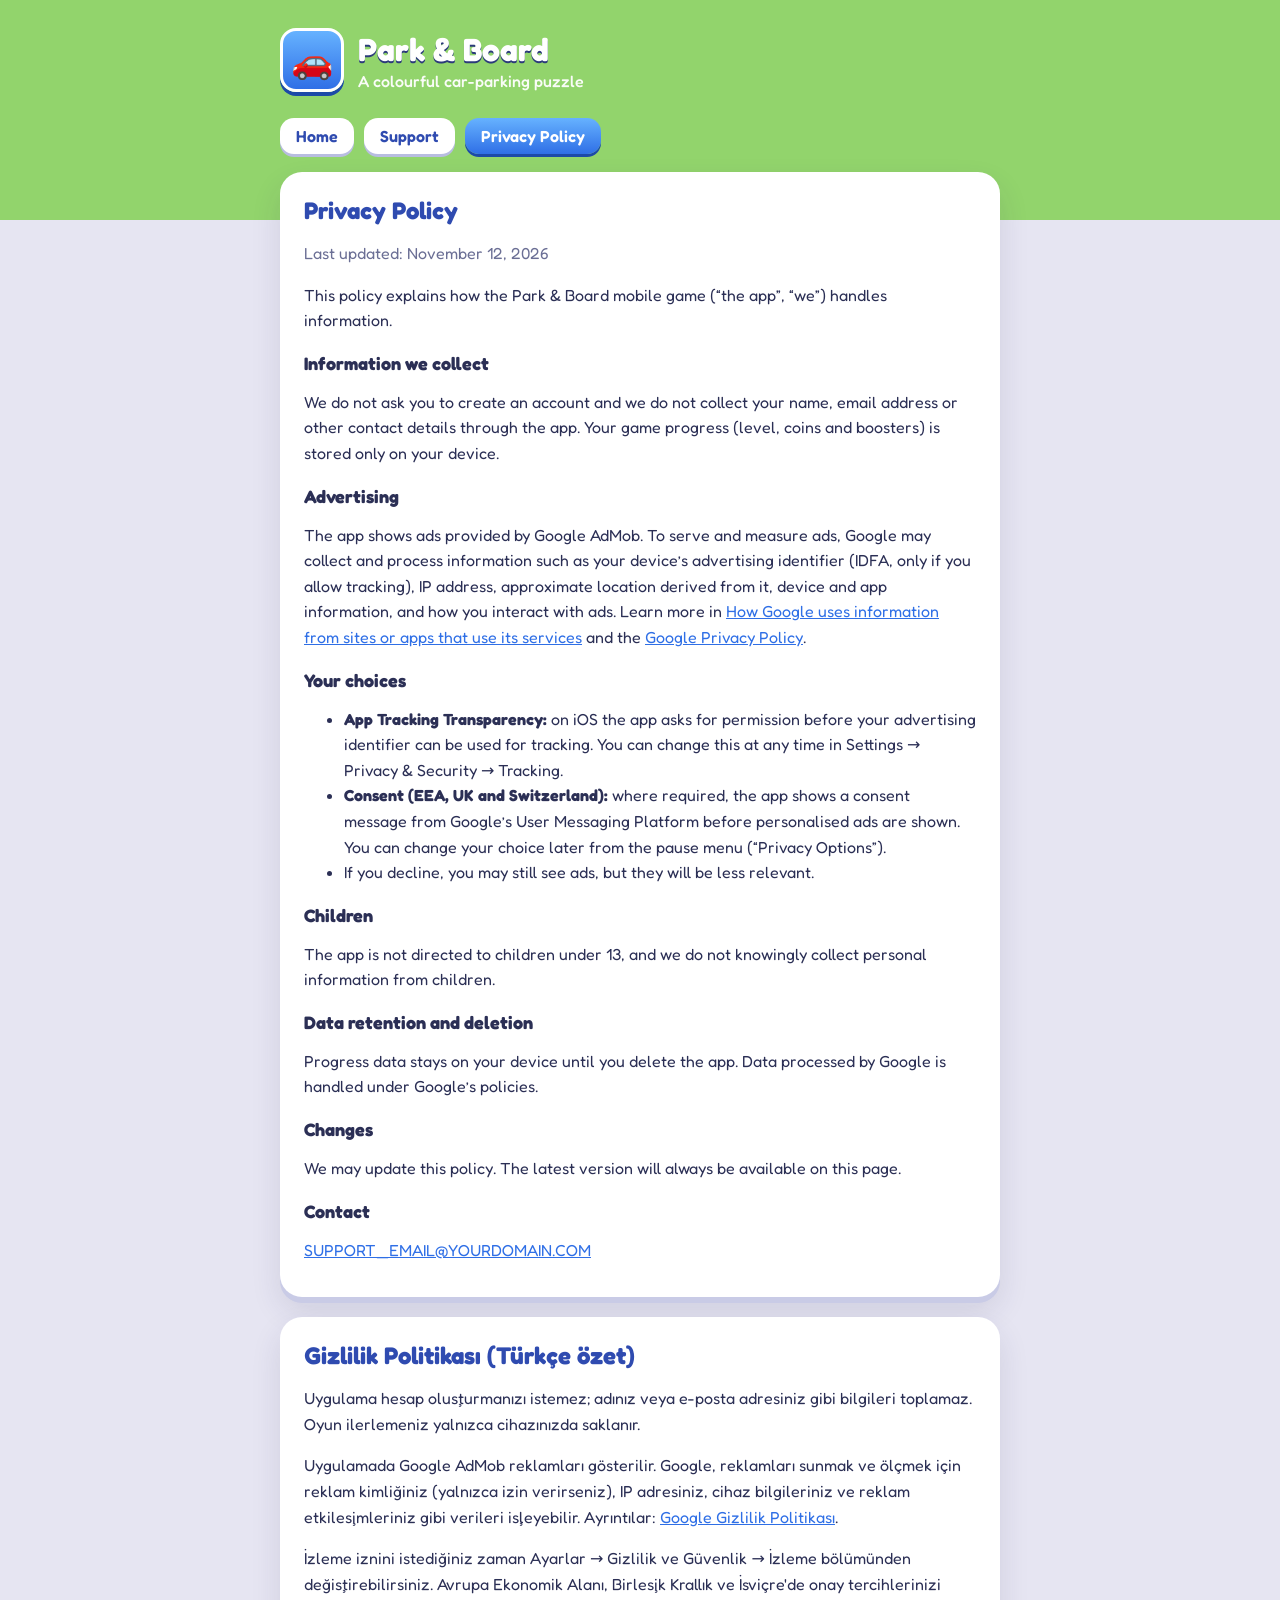
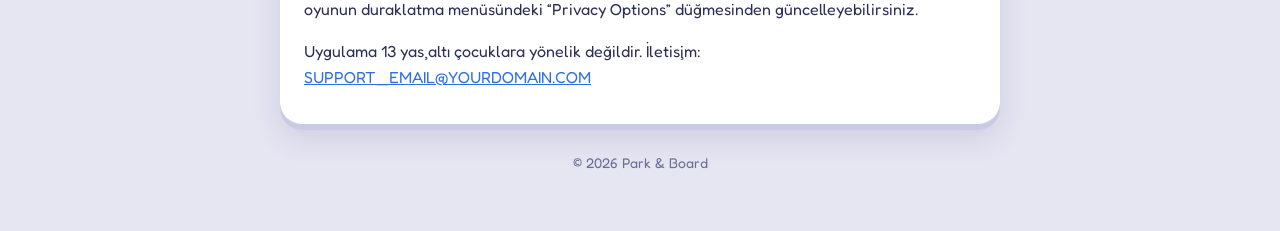
==== privacy.html @ 3c7f1792 "Add files via upload" ====
<!DOCTYPE html>
<html lang="en"><head><meta charset="utf-8"><meta name="viewport" content="width=device-width,initial-scale=1">
<title>Park & Board – Privacy Policy</title>
<link rel="preconnect" href="https://fonts.googleapis.com"><link href="https://fonts.googleapis.com/css2?family=Fredoka:wght@500;600;700&display=swap" rel="stylesheet">
<link rel="stylesheet" href="style.css"></head><body><div class="wrap">
<header><div class="logo">🚗</div><div><h1>Park &amp; Board</h1><p>A colourful car-parking puzzle</p></div></header><nav><a href="index.html">Home</a><a href="support.html">Support</a><a href="privacy.html" class=on>Privacy Policy</a></nav>
<div class="card"><h2>Privacy Policy</h2>
<p class="muted">Last updated: November 12, 2026</p>
<p>This policy explains how the Park &amp; Board mobile game (“the app”, “we”) handles information.</p>
<h3>Information we collect</h3>
<p>We do not ask you to create an account and we do not collect your name, email address or other contact details through the app. Your game progress (level, coins and boosters) is stored only on your device.</p>
<h3>Advertising</h3>
<p>The app shows ads provided by Google AdMob. To serve and measure ads, Google may collect and process information such as your device’s advertising identifier (IDFA, only if you allow tracking), IP address, approximate location derived from it, device and app information, and how you interact with ads. Learn more in <a href="https://policies.google.com/technologies/partner-sites">How Google uses information from sites or apps that use its services</a> and the <a href="https://policies.google.com/privacy">Google Privacy Policy</a>.</p>
<h3>Your choices</h3>
<ul><li><b>App Tracking Transparency:</b> on iOS the app asks for permission before your advertising identifier can be used for tracking. You can change this at any time in Settings → Privacy &amp; Security → Tracking.</li>
<li><b>Consent (EEA, UK and Switzerland):</b> where required, the app shows a consent message from Google’s User Messaging Platform before personalised ads are shown. You can change your choice later from the pause menu (“Privacy Options”).</li>
<li>If you decline, you may still see ads, but they will be less relevant.</li></ul>
<h3>Children</h3>
<p>The app is not directed to children under 13, and we do not knowingly collect personal information from children.</p>
<h3>Data retention and deletion</h3>
<p>Progress data stays on your device until you delete the app. Data processed by Google is handled under Google’s policies.</p>
<h3>Changes</h3>
<p>We may update this policy. The latest version will always be available on this page.</p>
<h3>Contact</h3>
<p><a href="mailto:SUPPORT_EMAIL@YOURDOMAIN.COM">SUPPORT_EMAIL@YOURDOMAIN.COM</a></p>
</div>
<div class="card"><h2>Gizlilik Politikası (Türkçe özet)</h2>
<p>Uygulama hesap oluşturmanızı istemez; adınız veya e-posta adresiniz gibi bilgileri toplamaz. Oyun ilerlemeniz yalnızca cihazınızda saklanır.</p>
<p>Uygulamada Google AdMob reklamları gösterilir. Google, reklamları sunmak ve ölçmek için reklam kimliğiniz (yalnızca izin verirseniz), IP adresiniz, cihaz bilgileriniz ve reklam etkileşimleriniz gibi verileri işleyebilir. Ayrıntılar: <a href="https://policies.google.com/privacy?hl=tr">Google Gizlilik Politikası</a>.</p>
<p>İzleme iznini istediğiniz zaman Ayarlar → Gizlilik ve Güvenlik → İzleme bölümünden değiştirebilirsiniz. Avrupa Ekonomik Alanı, Birleşik Krallık ve İsviçre'de onay tercihlerinizi oyunun duraklatma menüsündeki “Privacy Options” düğmesinden güncelleyebilirsiniz.</p>
<p>Uygulama 13 yaş altı çocuklara yönelik değildir. İletişim: <a href="mailto:SUPPORT_EMAIL@YOURDOMAIN.COM">SUPPORT_EMAIL@YOURDOMAIN.COM</a></p>
</div>
<footer>© 2026 Park &amp; Board</footer></div></body></html>
---- style.css ----
*{box-sizing:border-box}
body{margin:0;font-family:'Fredoka',system-ui,-apple-system,sans-serif;color:#2b2f55;background:linear-gradient(#92d46c 0,#92d46c 220px,#e6e5f2 220px);min-height:100vh}
a{color:#2f6fe6}
.wrap{max-width:760px;margin:0 auto;padding:28px 20px 60px}
header{display:flex;align-items:center;gap:14px;color:#fff;margin-bottom:26px}
header .logo{width:64px;height:64px;border-radius:16px;background:linear-gradient(#66b2ff,#2f6fe6);border:3px solid #fff;box-shadow:0 4px 0 #1c4aa8;display:grid;place-items:center;font-size:34px}
header h1{margin:0;font-size:32px;text-shadow:0 2px 0 #2b3a7a}
header p{margin:2px 0 0;font-weight:500;opacity:.95}
nav{display:flex;gap:10px;flex-wrap:wrap;margin-bottom:18px}
nav a{background:#fff;color:#2f4bb0;text-decoration:none;font-weight:600;padding:8px 16px;border-radius:14px;box-shadow:0 3px 0 #b8bde0}
nav a.on{background:linear-gradient(#66b2ff,#2f6fe6);color:#fff;box-shadow:0 3px 0 #1c4aa8}
.card{background:#fff;border-radius:22px;padding:24px 24px 18px;box-shadow:0 6px 0 #c9cbe6,0 14px 30px rgba(40,40,90,.12);margin-bottom:20px}
.card h2{margin:0 0 10px;color:#2f4bb0;font-size:24px}
.card h3{margin:18px 0 6px;font-size:18px}
.card p,.card li{line-height:1.6;font-size:16px}
.btn{display:inline-block;background:linear-gradient(#5be06b,#2fb544);color:#fff;font-weight:700;text-decoration:none;padding:12px 22px;border-radius:16px;box-shadow:0 4px 0 #1f8a30}
.muted{color:#6b6f95;font-size:14px}
footer{text-align:center;color:#6b6f95;font-size:14px;margin-top:30px}
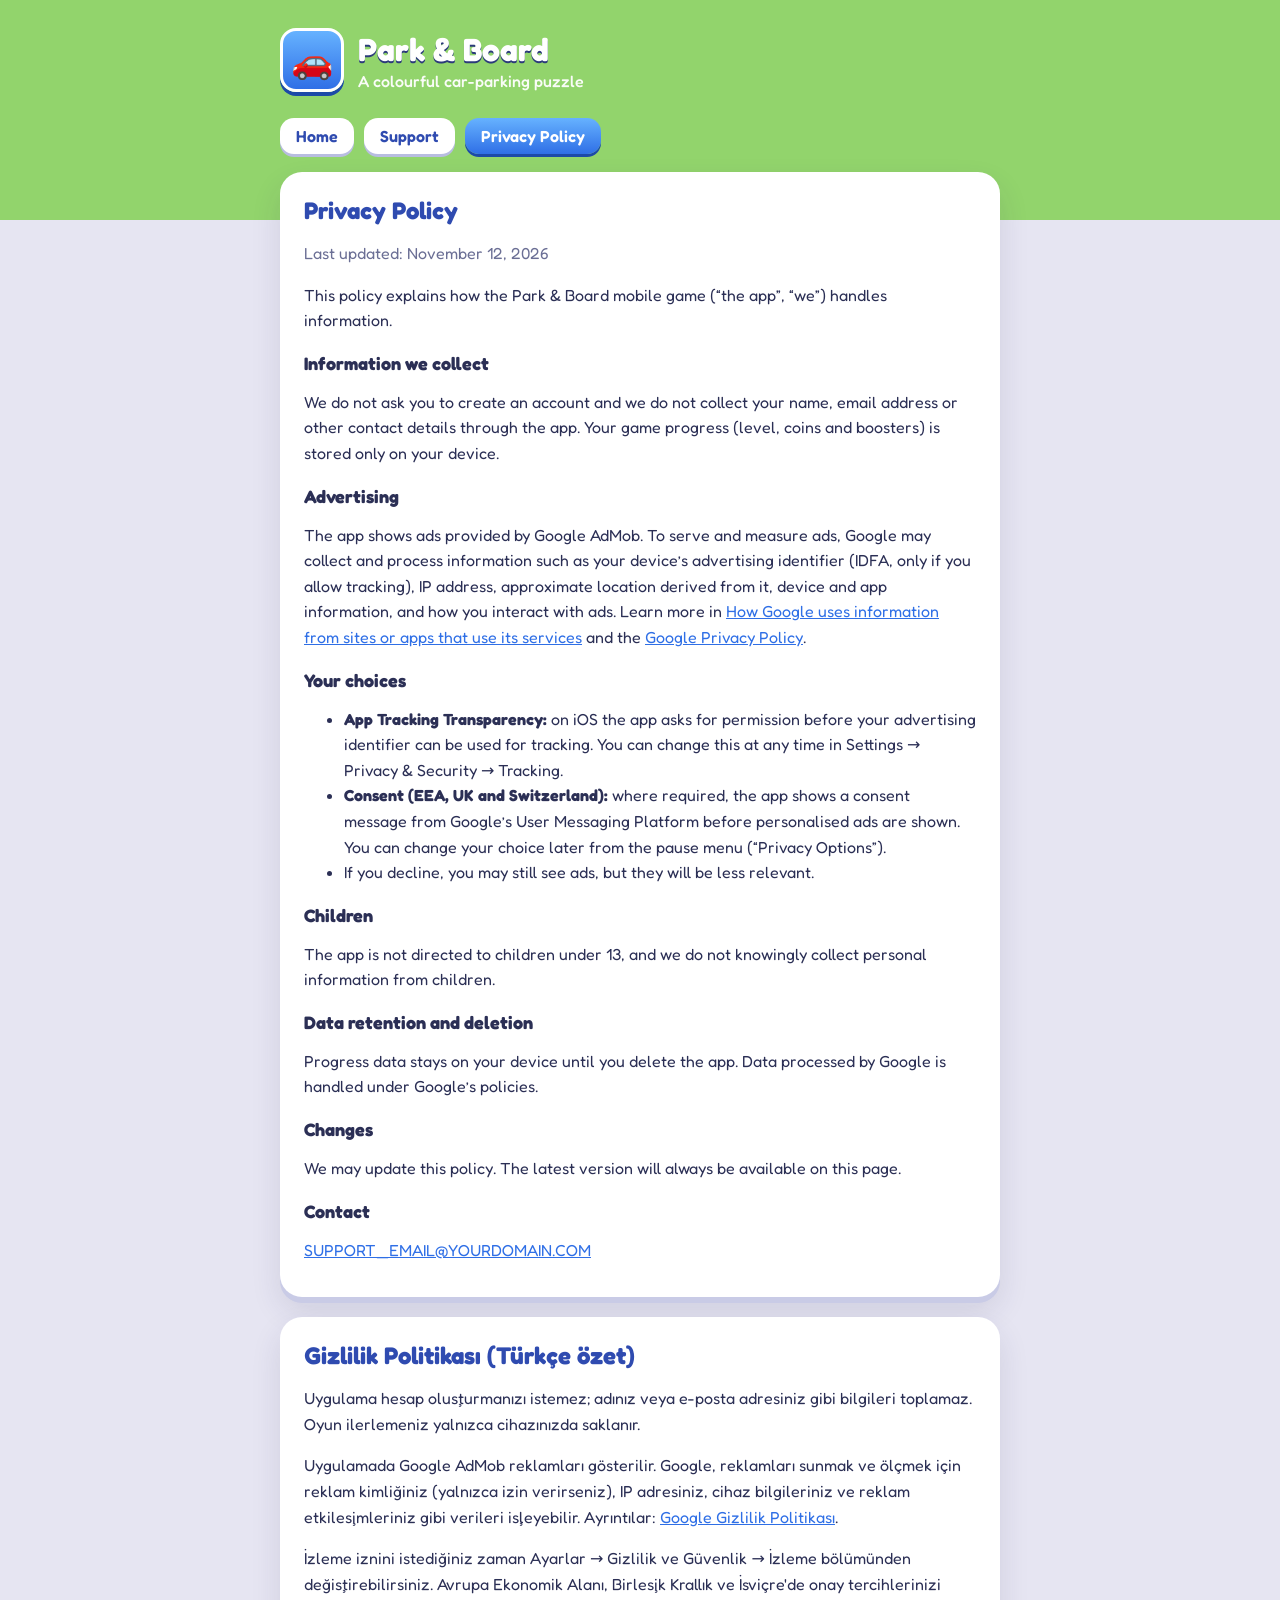
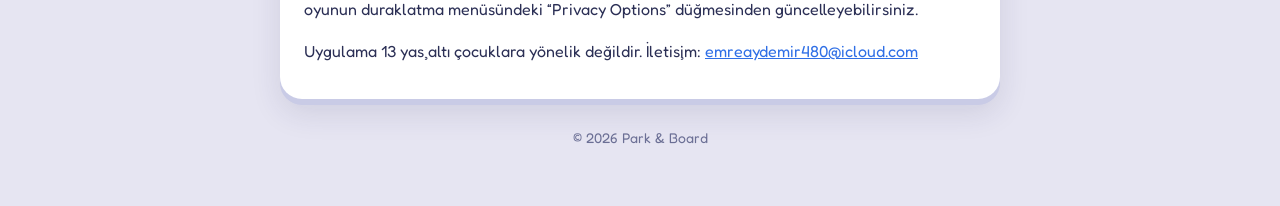
==== commit 18875826: "Update contact email in privacy policy" ====
--- a/privacy.html
+++ b/privacy.html
@@ -28,6 +28,6 @@
 <p>Uygulama hesap oluşturmanızı istemez; adınız veya e-posta adresiniz gibi bilgileri toplamaz. Oyun ilerlemeniz yalnızca cihazınızda saklanır.</p>
 <p>Uygulamada Google AdMob reklamları gösterilir. Google, reklamları sunmak ve ölçmek için reklam kimliğiniz (yalnızca izin verirseniz), IP adresiniz, cihaz bilgileriniz ve reklam etkileşimleriniz gibi verileri işleyebilir. Ayrıntılar: <a href="https://policies.google.com/privacy?hl=tr">Google Gizlilik Politikası</a>.</p>
 <p>İzleme iznini istediğiniz zaman Ayarlar → Gizlilik ve Güvenlik → İzleme bölümünden değiştirebilirsiniz. Avrupa Ekonomik Alanı, Birleşik Krallık ve İsviçre'de onay tercihlerinizi oyunun duraklatma menüsündeki “Privacy Options” düğmesinden güncelleyebilirsiniz.</p>
-<p>Uygulama 13 yaş altı çocuklara yönelik değildir. İletişim: <a href="mailto:SUPPORT_EMAIL@YOURDOMAIN.COM">SUPPORT_EMAIL@YOURDOMAIN.COM</a></p>
+<p>Uygulama 13 yaş altı çocuklara yönelik değildir. İletişim: <a href="mailto:emreaydemir480@icloud.com">emreaydemir480@icloud.com</a></p>
 </div>
 <footer>© 2026 Park &amp; Board</footer></div></body></html>
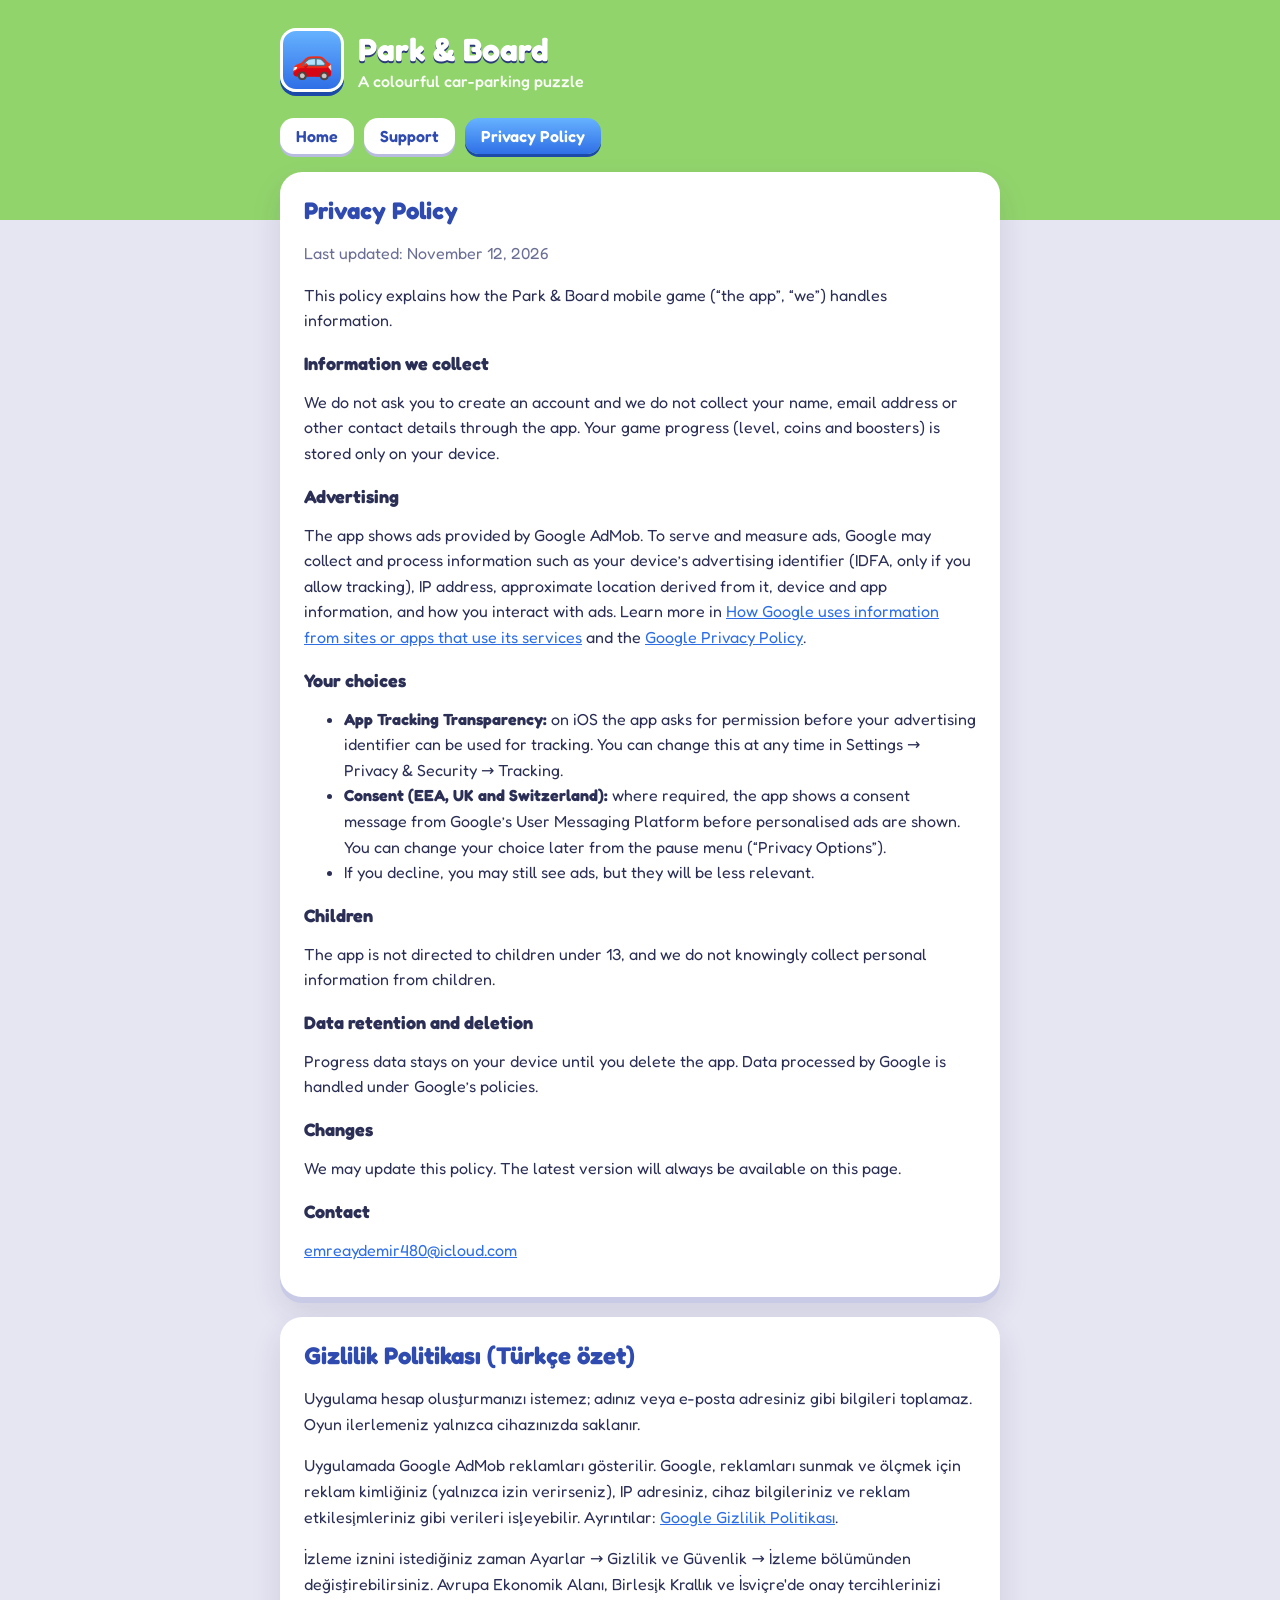
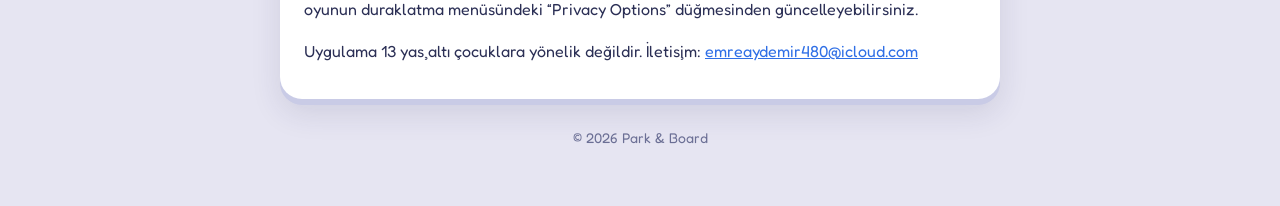
==== commit 3b589a47: "Update privacy.html" ====
--- a/privacy.html
+++ b/privacy.html
@@ -22,7 +22,7 @@
 <h3>Changes</h3>
 <p>We may update this policy. The latest version will always be available on this page.</p>
 <h3>Contact</h3>
-<p><a href="mailto:SUPPORT_EMAIL@YOURDOMAIN.COM">SUPPORT_EMAIL@YOURDOMAIN.COM</a></p>
+<p><a href="mailto:emreaydemir480@icloud.com">emreaydemir480@icloud.com</a></p>
 </div>
 <div class="card"><h2>Gizlilik Politikası (Türkçe özet)</h2>
 <p>Uygulama hesap oluşturmanızı istemez; adınız veya e-posta adresiniz gibi bilgileri toplamaz. Oyun ilerlemeniz yalnızca cihazınızda saklanır.</p>
